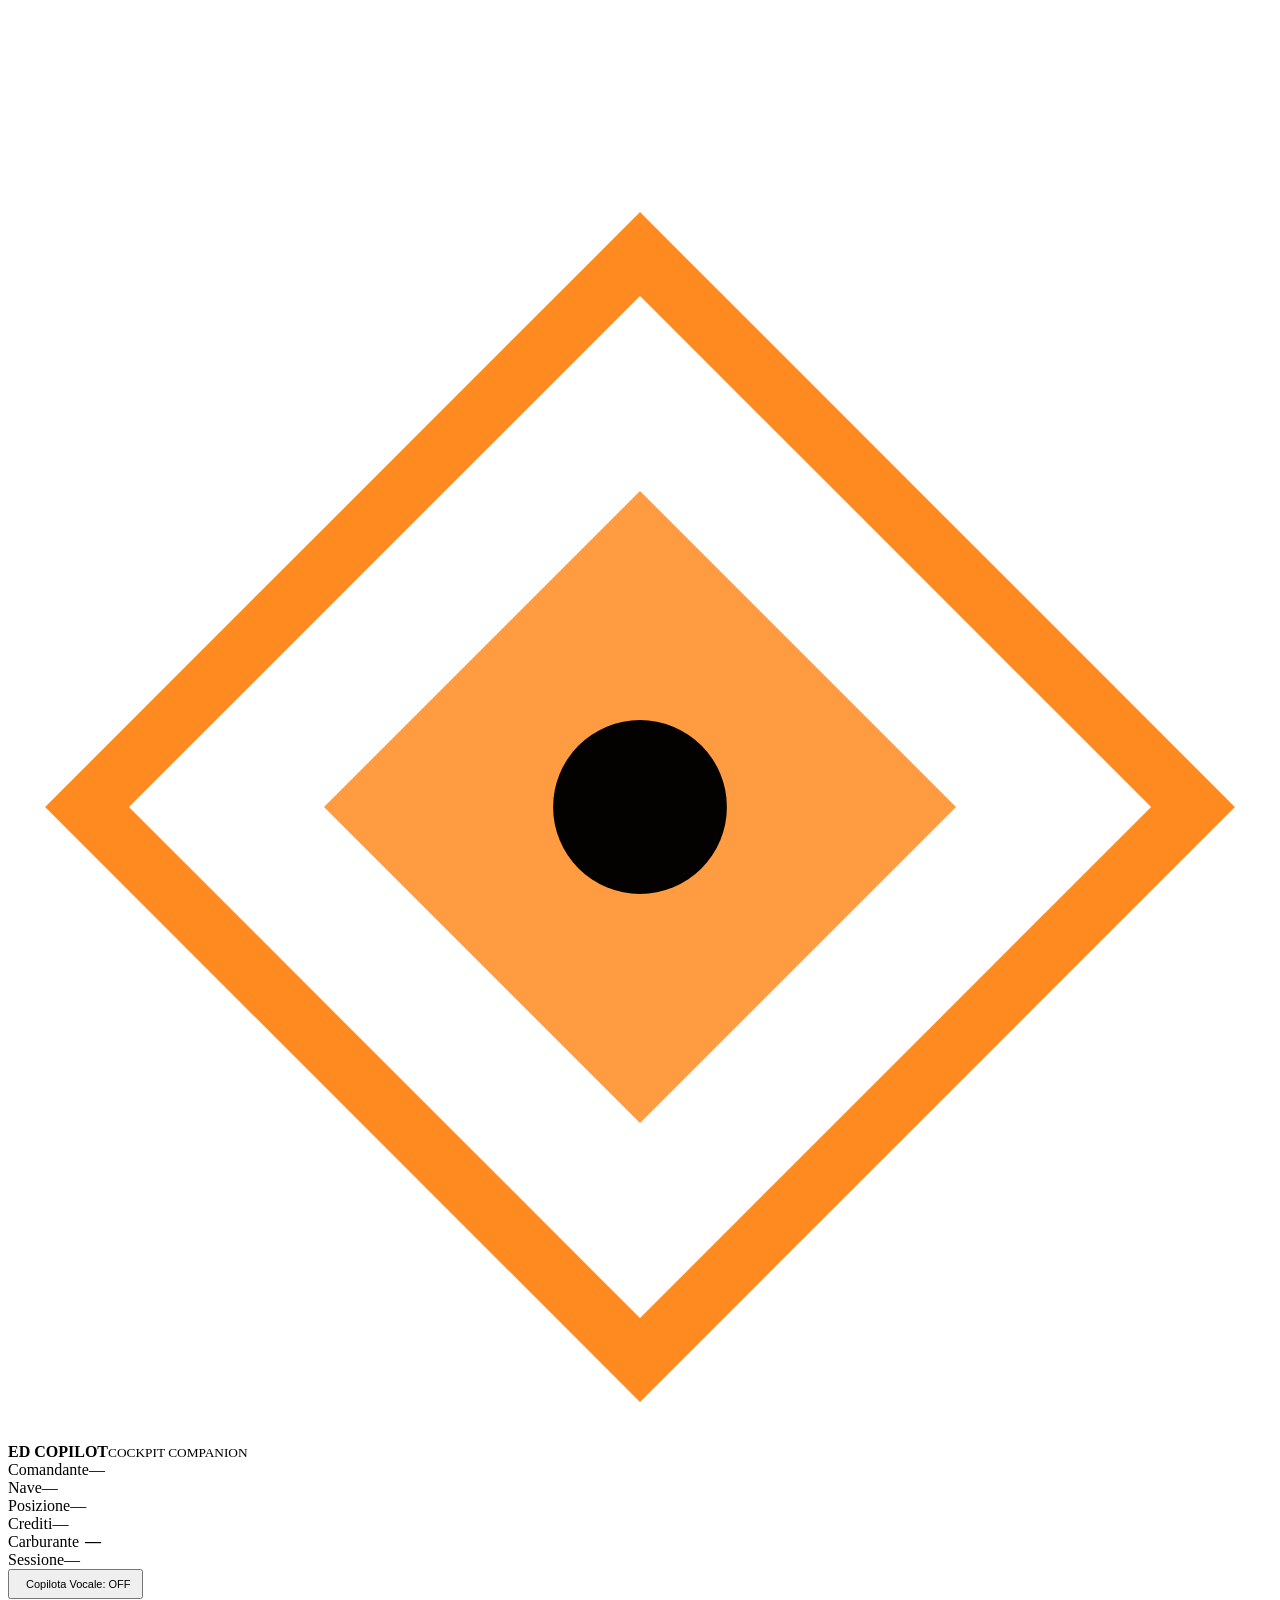
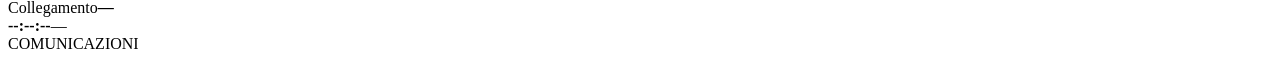
==== web/index.html @ 29735613 "ED Copilot 5.0 Desktop companion for Elite Dangerous: live journal dashboard, voice copilot, overlay" ====
<!doctype html>
<html lang="it">
<head>
<meta charset="utf-8">
<title>ED Copilot</title>
<meta name="viewport" content="width=device-width, initial-scale=1">
<link rel="icon" type="image/svg+xml" href="/favicon.svg">
<link rel="preconnect" href="https://fonts.googleapis.com">
<link rel="preconnect" href="https://fonts.gstatic.com" crossorigin>
<link rel="stylesheet" href="https://fonts.googleapis.com/css2?family=Saira:wght@500;600;700;800&family=Share+Tech+Mono&display=swap">
<link rel="stylesheet" href="/css/style.css">
</head>
<body>
<canvas id="stars"></canvas>
<div id="boot"><pre id="boot-text"></pre></div>

<div class="app">
  <header class="hud-top">
    <div class="brand">
      <svg viewBox="0 0 32 32" aria-hidden="true"><path d="M16 2 L30 16 L16 30 L2 16 Z" fill="none" stroke="#ff8a1f" stroke-width="1.5"/><path d="M16 8 L24 16 L16 24 L8 16 Z" fill="#ff8a1f" opacity=".85"/><circle cx="16" cy="16" r="2.2" fill="#040201"/></svg>
      <div><b class="chroma">ED COPILOT</b><small>COCKPIT COMPANION</small></div>
    </div>
    <div class="telemetry">
      <div class="tm"><span>Comandante</span><span id="h-cmdr">—</span></div>
      <div class="tm"><span>Nave</span><span id="h-ship">—</span></div>
      <div class="tm"><span>Posizione</span><span id="h-sys">—</span></div>
      <div class="tm"><span>Crediti</span><span id="h-credits">—</span></div>
      <div class="tm"><span>Carburante</span><span><span class="fuel" id="h-fuel"></span><b id="h-fuel-t" style="margin-left:6px">—</b></span></div>
      <div class="tm opt"><span>Sessione</span><span id="h-session">—</span></div>
    </div>
    <div class="top-right">
      <button id="btn-prop-voice" class="button small ghost" title="Attiva o disattiva il copilota vocale integrato" style="display:inline-flex;align-items:center;gap:6px;height:30px;padding:0 10px;font-size:11px;cursor:pointer">
        <i class="live-dot" id="prop-voice-dot"></i><span id="prop-voice-label">Copilota Vocale: OFF</span>
      </button>
      <div class="tm"><span>Collegamento</span><span><i class="live-dot" id="h-dot"></i><b id="h-live" style="font-weight:600">—</b></span></div>
      <div class="clock"><b id="clock">--:--:--</b><span id="date">—</span></div>
    </div>
  </header>
  <div id="voice-hud-bar" class="voice-hud-bar" style="display:none">
    <div class="vh-indicator"><i class="live-dot on"></i><b>COPILOTA VOCALE</b></div>
    <div class="vh-meter-box" title="Livello del microfono">
      <span>MIC</span>
      <div class="vh-meter"><div class="vh-meter-fill" id="voice-meter-fill"></div></div>
      <span id="vh-meter-pct">0%</span>
    </div>
    <div class="vh-speech"><span id="voice-hud-transcript">In ascolto…</span></div>
    <div class="vh-actions">
      <button class="small primary" id="btn-ptt-hud" style="display:none">Tieni premuto per parlare</button>
      <button class="small" id="voice-mode-toggle-btn">Modalità</button>
      <button class="small" id="btn-voice-settings">Configura</button>
      <button class="small ghost" id="btn-voice-mute">Disattiva</button>
    </div>
  </div>

  <nav class="nav hud-nav" id="nav"></nav>

  <main class="hud-main" id="view"></main>

  <footer class="ticker"><span class="label">COMUNICAZIONI</span><div class="ticker-window"><div class="track" id="ticker"></div></div></footer>
</div>

<div class="fx fx-scan"></div>
<div class="fx fx-crt"></div>
<div class="fx fx-vhs"></div>
<div class="fx fx-flicker"></div>
<div class="fx fx-noise"></div>
<div class="fx fx-band"></div>
<div id="toast"></div>
<div id="suggest" role="listbox"></div>
<script src="/js/lang.js"></script>
<script src="/js/lang/en-core.js"></script>
<script src="/js/lang/en-settings.js"></script>
<script src="/js/lang/en-commander.js"></script>
<script src="/js/lang/en-ship.js"></script>
<script src="/js/lang/en-activities.js"></script>
<script src="/js/lang/en-database.js"></script>
<script src="/js/lang/en-voice.js"></script>
<script src="/js/lang/en-extra.js"></script>
<script src="/js/i18n.js"></script>
<script src="/js/shipcalc.js"></script>
<script src="/js/core.js"></script>
<script src="/js/hud.js"></script>
<script src="/js/tts.js"></script>
<script src="/js/voice-engine.js"></script>
<script src="/js/views/panoramica.js"></script>
<script src="/js/views/comandante.js"></script>
<script src="/js/views/rank.js"></script>
<script src="/js/views/missioni.js"></script>
<script src="/js/views/statistiche.js"></script>
<script src="/js/views/diario.js"></script>
<script src="/js/views/mappa.js"></script>
<script src="/js/views/squadriglia.js"></script>
<script src="/js/views/dafare.js"></script>
<script src="/js/views/flotta.js"></script>
<script src="/js/views/cantiere.js"></script>
<script src="/js/views/carrier.js"></script>
<script src="/js/views/rotte.js"></script>
<script src="/js/views/avvisi.js"></script>
<script src="/js/views/commercio.js"></script>
<script src="/js/views/estrazione.js"></script>
<script src="/js/views/combattimento.js"></script>
<script src="/js/views/thargoid.js"></script>
<script src="/js/views/aterra.js"></script>
<script src="/js/views/colonizzazione.js"></script>
<script src="/js/views/powerplay.js"></script>
<script src="/js/views/colonia.js"></script>
<script src="/js/views/fuelrats.js"></script>
<script src="/js/views/bio.js"></script>
<script src="/js/views/esplorazione.js"></script>
<script src="/js/views/materiali.js"></script>
<script src="/js/views/sblocchi.js"></script>
<script src="/js/views/odyssey.js"></script>
<script src="/js/views/ingegneri.js"></script>
<script src="/js/views/trader.js"></script>
<script src="/js/views/guardian.js"></script>
<script src="/js/views/ricerca.js"></script>
<script src="/js/views/luoghi.js"></script>
<script src="/js/views/voce.js"></script>
<script src="/js/views/ptt.js"></script>
<script src="/js/views/invio.js"></script>
<script src="/js/views/impostazioni.js"></script>
<script src="/js/views/benvenuto.js"></script>
<script src="/js/suggest.js"></script>
<script src="/js/events.js"></script>
<script src="/js/main.js"></script>
</body>
</html>
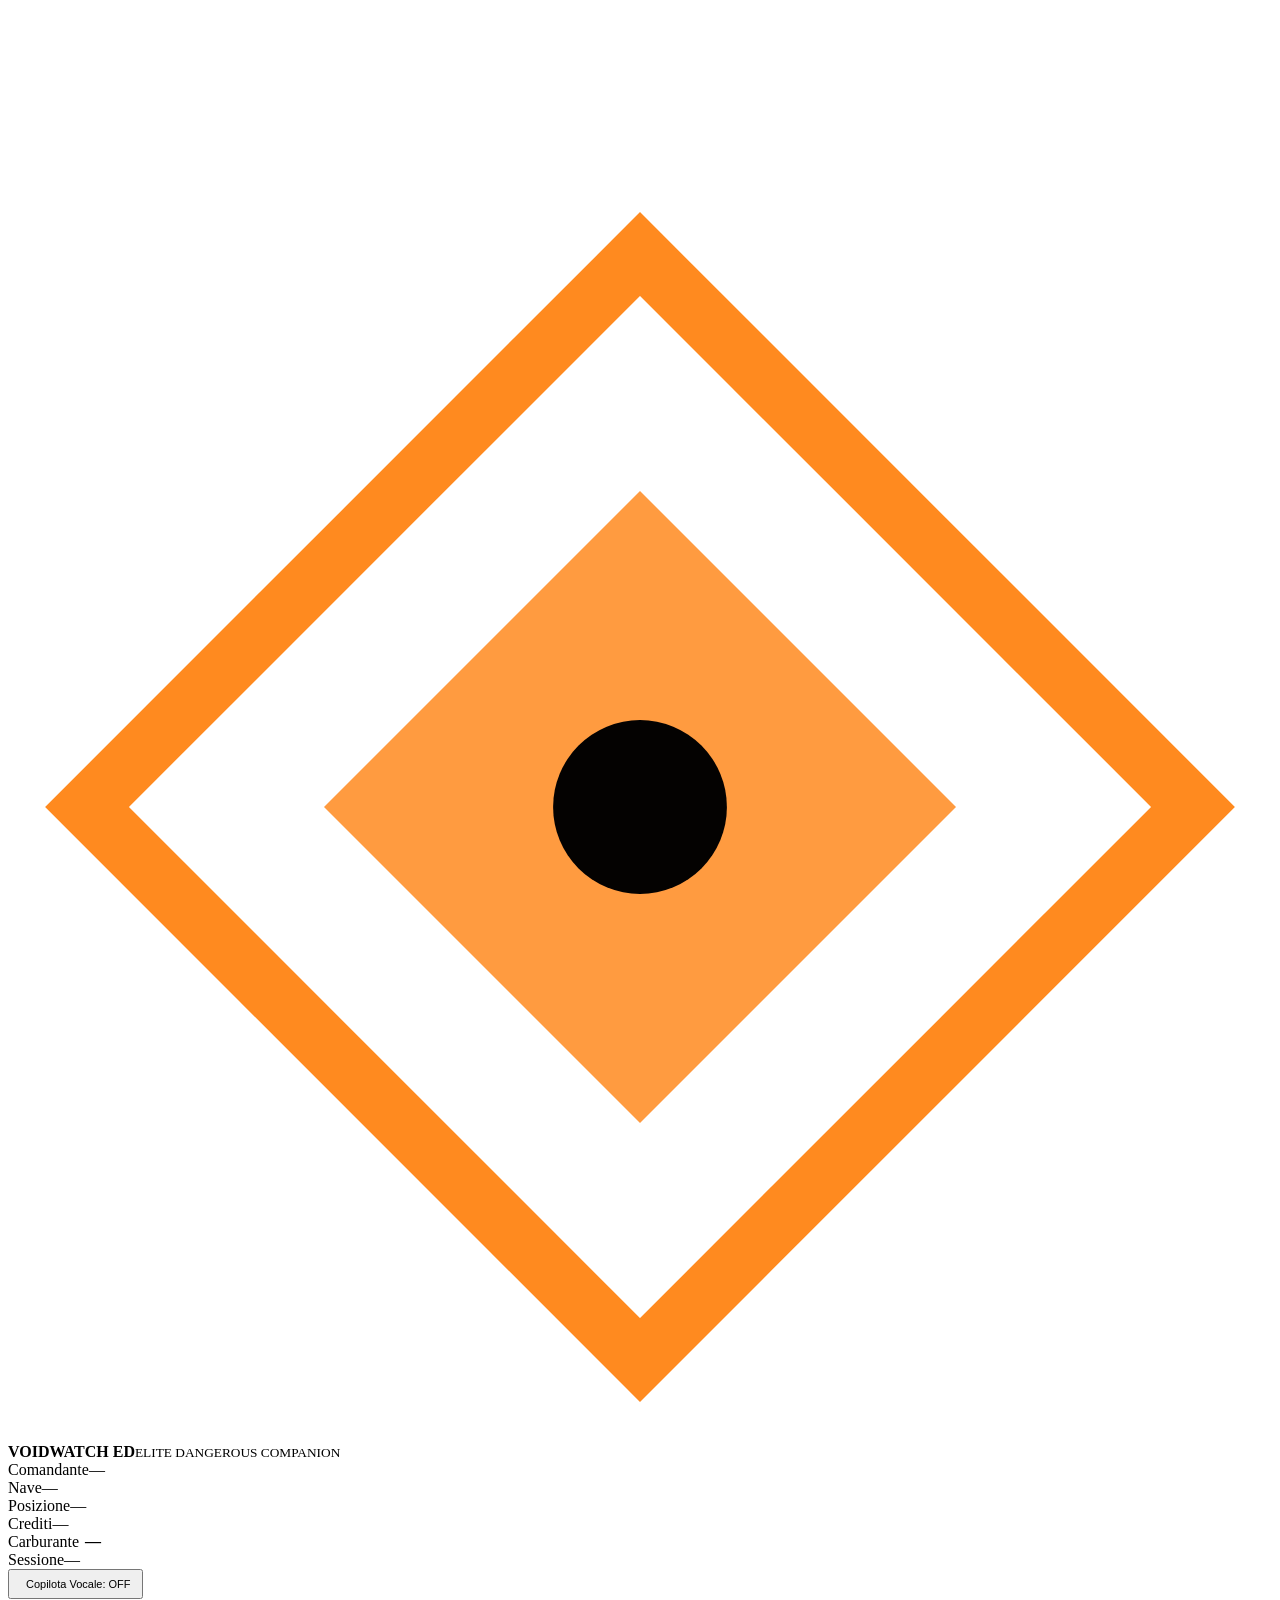
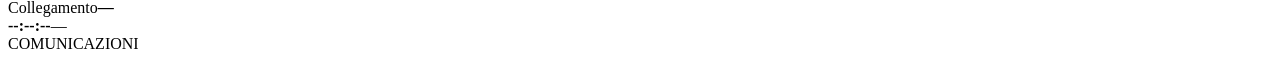
==== commit c0dd7dde: "Voidwatch ED 7.0 (renamed from ED Copilot) - Renamed to Voidwatch ED to avoid confusion with RazZaFr" ====
--- a/web/index.html
+++ b/web/index.html
@@ -2,12 +2,10 @@
 <html lang="it">
 <head>
 <meta charset="utf-8">
-<title>ED Copilot</title>
+<title>Voidwatch ED</title>
 <meta name="viewport" content="width=device-width, initial-scale=1">
 <link rel="icon" type="image/svg+xml" href="/favicon.svg">
-<link rel="preconnect" href="https://fonts.googleapis.com">
-<link rel="preconnect" href="https://fonts.gstatic.com" crossorigin>
-<link rel="stylesheet" href="https://fonts.googleapis.com/css2?family=Saira:wght@500;600;700;800&family=Share+Tech+Mono&display=swap">
+<link rel="stylesheet" href="/fonts/fonts.css">
 <link rel="stylesheet" href="/css/style.css">
 </head>
 <body>
@@ -18,7 +16,7 @@
   <header class="hud-top">
     <div class="brand">
       <svg viewBox="0 0 32 32" aria-hidden="true"><path d="M16 2 L30 16 L16 30 L2 16 Z" fill="none" stroke="#ff8a1f" stroke-width="1.5"/><path d="M16 8 L24 16 L16 24 L8 16 Z" fill="#ff8a1f" opacity=".85"/><circle cx="16" cy="16" r="2.2" fill="#040201"/></svg>
-      <div><b class="chroma">ED COPILOT</b><small>COCKPIT COMPANION</small></div>
+      <div><b class="chroma">VOIDWATCH ED</b><small>ELITE DANGEROUS COMPANION</small></div>
     </div>
     <div class="telemetry">
       <div class="tm"><span>Comandante</span><span id="h-cmdr">—</span></div>
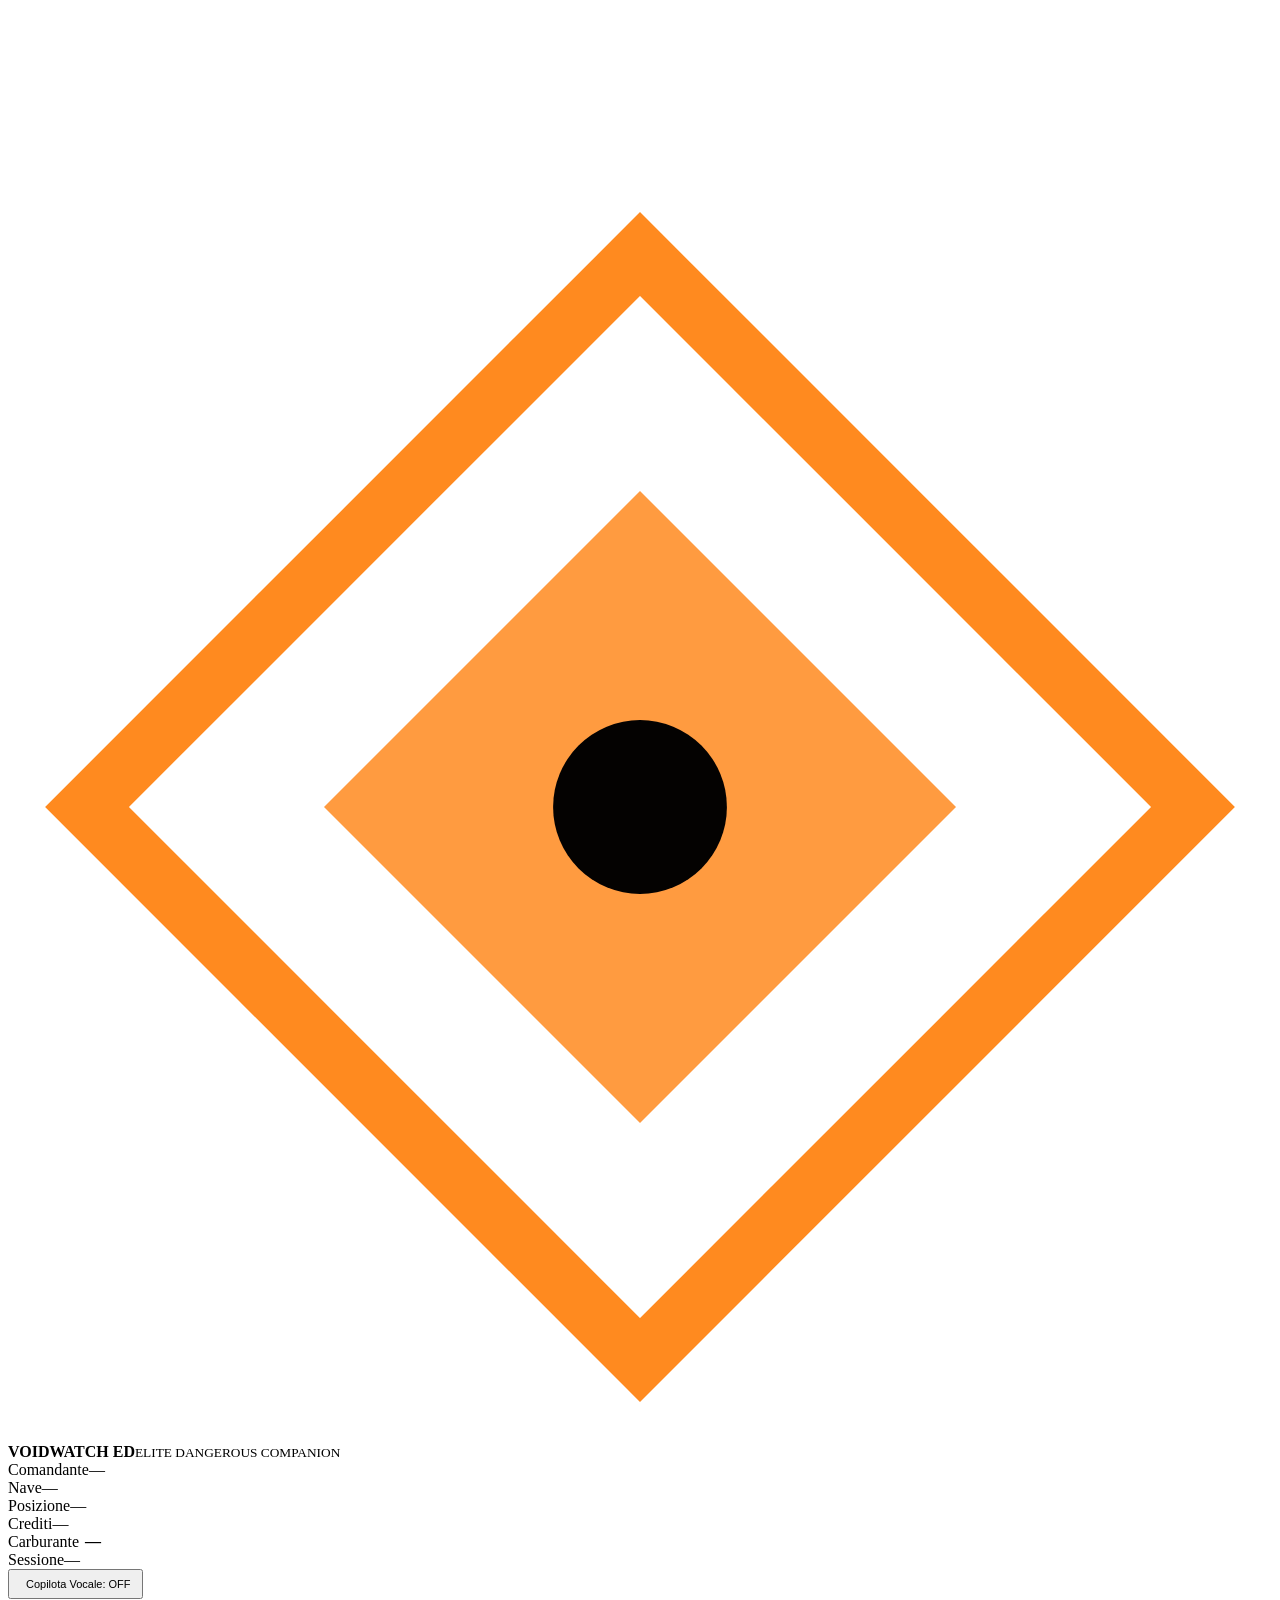
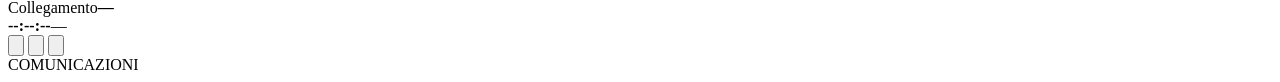
==== commit 91713809: "non è un broker guardian" ====
--- a/web/index.html
+++ b/web/index.html
@@ -32,6 +32,12 @@
       </button>
       <div class="tm"><span>Collegamento</span><span><i class="live-dot" id="h-dot"></i><b id="h-live" style="font-weight:600">—</b></span></div>
       <div class="clock"><b id="clock">--:--:--</b><span id="date">—</span></div>
+    </div>
+    <!-- tasti della finestra: visibili solo nell'app senza la barra di Windows (app/frame.py) -->
+    <div class="win-ctl" id="win-ctl">
+      <button data-win="min" title="Riduci a icona"><svg viewBox="0 0 10 10"><path d="M1 5.5h8"/></svg></button>
+      <button data-win="max" title="Ingrandisci o ripristina"><svg viewBox="0 0 10 10"><path d="M1.5 1.5h7v7h-7z"/></svg></button>
+      <button data-win="close" title="Chiudi Voidwatch ED"><svg viewBox="0 0 10 10"><path d="M1.5 1.5l7 7M8.5 1.5l-7 7"/></svg></button>
     </div>
   </header>
   <div id="voice-hud-bar" class="voice-hud-bar" style="display:none">
